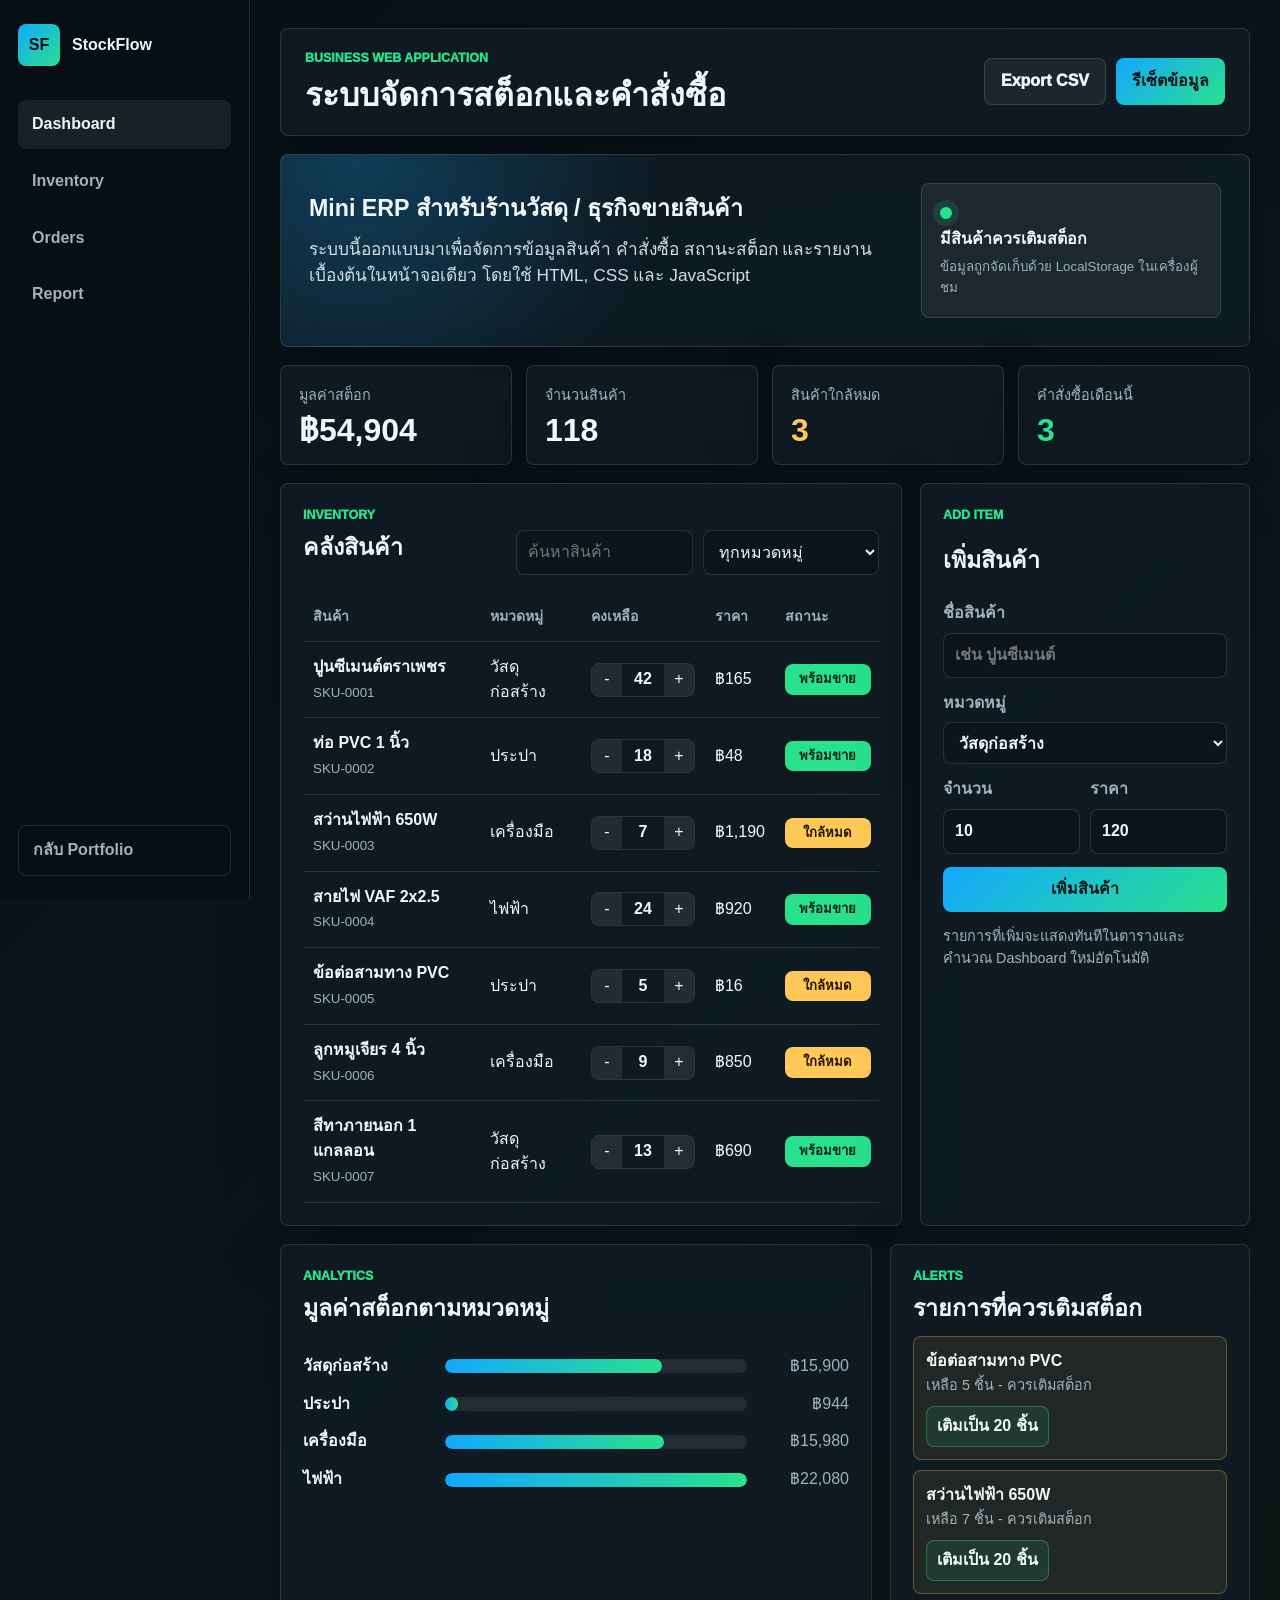
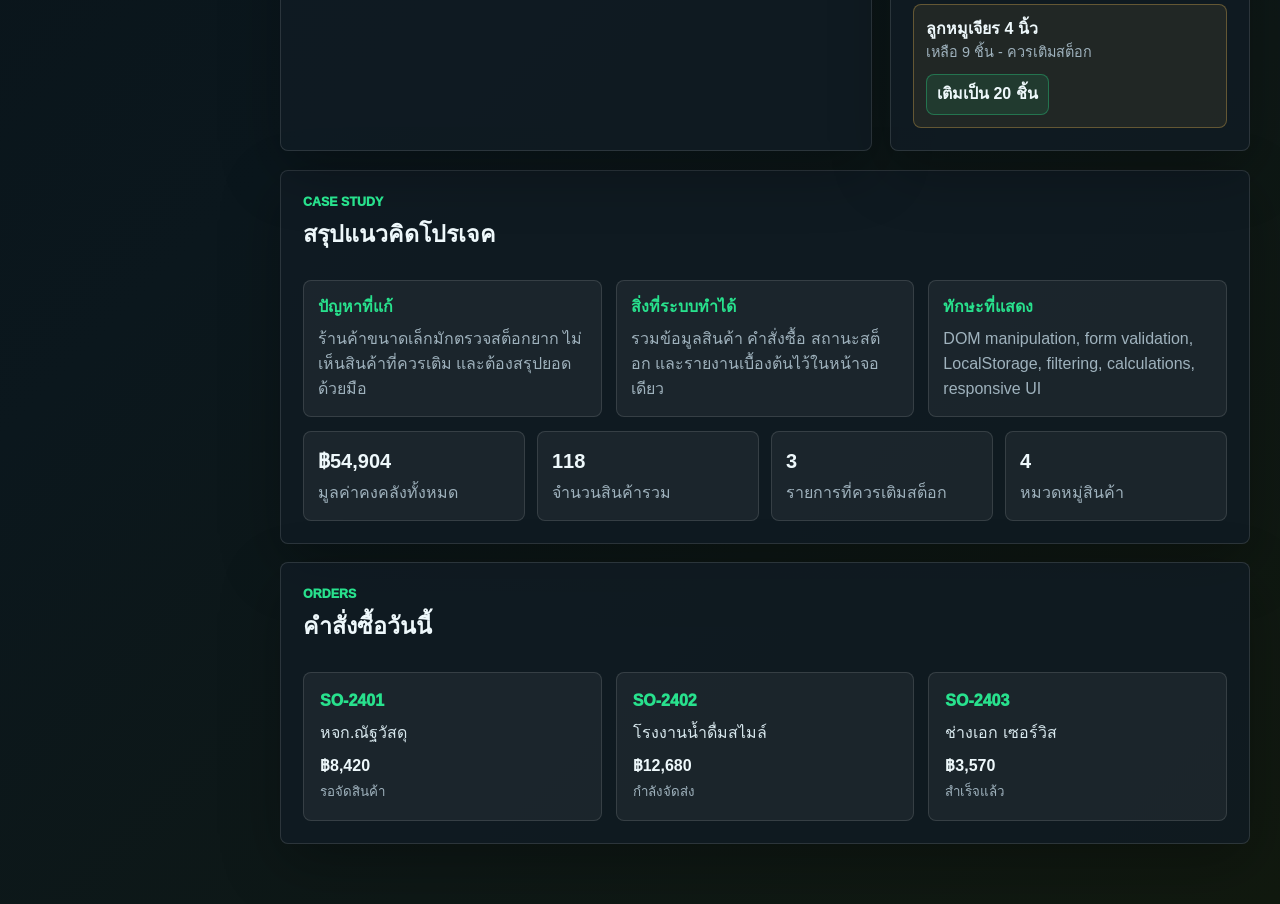
==== stockflow/index.html @ 76dc247f "Add files via upload" ====
﻿<!doctype html>
<html lang="th">
<head>
  <meta charset="utf-8">
  <meta name="viewport" content="width=device-width, initial-scale=1">
  <meta name="description" content="StockFlow Mini ERP ระบบจัดการสต็อกและคำสั่งซื้อสำหรับร้านวัสดุและธุรกิจขายสินค้า">
  <title>StockFlow Mini ERP | Thanaphat Portfolio Project</title>
  <link rel="stylesheet" href="style.css">
</head>
<body>
  <aside class="sidebar" aria-label="Project navigation">
    <a class="brand" href="../index.html#projects-demo">
      <span>SF</span>
      <strong>StockFlow</strong>
    </a>
    <nav>
      <a href="#dashboard" class="active">Dashboard</a>
      <a href="#inventory">Inventory</a>
      <a href="#orders">Orders</a>
      <a href="#report">Report</a>
    </nav>
    <a class="back-link" href="../index.html#projects-demo">กลับ Portfolio</a>
  </aside>

  <main class="app-shell">
    <header class="topbar">
      <div>
        <p class="eyebrow">Business Web Application</p>
        <h1>ระบบจัดการสต็อกและคำสั่งซื้อ</h1>
      </div>
      <div class="top-actions">
        <button class="secondary-btn" id="exportReport" type="button">Export CSV</button>
        <button class="reset-btn" id="resetData" type="button">รีเซ็ตข้อมูล</button>
      </div>
    </header>

    <section class="hero" id="dashboard">
      <div class="hero-copy">
        <h2>Mini ERP สำหรับร้านวัสดุ / ธุรกิจขายสินค้า</h2>
        <p>ระบบนี้ออกแบบมาเพื่อจัดการข้อมูลสินค้า คำสั่งซื้อ สถานะสต็อก และรายงานเบื้องต้นในหน้าจอเดียว โดยใช้ HTML, CSS และ JavaScript</p>
      </div>
      <div class="health-card" aria-label="system health">
        <span class="pulse"></span>
        <strong id="healthText">ระบบพร้อมใช้งาน</strong>
        <small>ข้อมูลถูกจัดเก็บด้วย LocalStorage ในเครื่องผู้ชม</small>
      </div>
    </section>

    <section class="kpi-grid" aria-label="summary cards">
      <article class="kpi-card">
        <span>มูลค่าสต็อก</span>
        <strong id="stockValue">0</strong>
      </article>
      <article class="kpi-card">
        <span>จำนวนสินค้า</span>
        <strong id="totalItems">0</strong>
      </article>
      <article class="kpi-card warning">
        <span>สินค้าใกล้หมด</span>
        <strong id="lowStock">0</strong>
      </article>
      <article class="kpi-card success">
        <span>คำสั่งซื้อเดือนนี้</span>
        <strong id="monthlyOrders">0</strong>
      </article>
    </section>

    <section class="workspace" id="inventory">
      <div class="panel inventory-panel">
        <div class="panel-head">
          <div>
            <p class="eyebrow">Inventory</p>
            <h2>คลังสินค้า</h2>
          </div>
          <div class="filters">
            <input id="searchInput" type="search" placeholder="ค้นหาสินค้า">
            <select id="categoryFilter" aria-label="กรองหมวดหมู่">
              <option value="all">ทุกหมวดหมู่</option>
              <option value="วัสดุก่อสร้าง">วัสดุก่อสร้าง</option>
              <option value="เครื่องมือ">เครื่องมือ</option>
              <option value="ประปา">ประปา</option>
              <option value="ไฟฟ้า">ไฟฟ้า</option>
            </select>
          </div>
        </div>
        <div class="table-wrap">
          <table>
            <thead>
              <tr>
                <th>สินค้า</th>
                <th>หมวดหมู่</th>
                <th>คงเหลือ</th>
                <th>ราคา</th>
                <th>สถานะ</th>
                <th></th>
              </tr>
            </thead>
            <tbody id="inventoryRows"></tbody>
          </table>
        </div>
      </div>

      <form class="panel product-form" id="productForm">
        <p class="eyebrow">Add Item</p>
        <h2>เพิ่มสินค้า</h2>
        <label>ชื่อสินค้า<input id="productName" required minlength="2" placeholder="เช่น ปูนซีเมนต์"></label>
        <label>หมวดหมู่
          <select id="productCategory" required>
            <option value="วัสดุก่อสร้าง">วัสดุก่อสร้าง</option>
            <option value="เครื่องมือ">เครื่องมือ</option>
            <option value="ประปา">ประปา</option>
            <option value="ไฟฟ้า">ไฟฟ้า</option>
          </select>
        </label>
        <div class="form-grid">
          <label>จำนวน<input id="productQty" required type="number" min="0" value="10"></label>
          <label>ราคา<input id="productPrice" required type="number" min="1" value="120"></label>
        </div>
        <button type="submit">เพิ่มสินค้า</button>
        <p class="form-note">รายการที่เพิ่มจะแสดงทันทีในตารางและคำนวณ Dashboard ใหม่อัตโนมัติ</p>
      </form>
    </section>

    <section class="insight-grid">
      <div class="panel chart-panel">
        <div class="panel-head simple">
          <div>
            <p class="eyebrow">Analytics</p>
            <h2>มูลค่าสต็อกตามหมวดหมู่</h2>
          </div>
        </div>
        <div id="chartBars" class="chart-bars"></div>
      </div>
      <div class="panel alert-panel">
        <p class="eyebrow">Alerts</p>
        <h2>รายการที่ควรเติมสต็อก</h2>
        <div id="alertList" class="alert-list"></div>
      </div>
    </section>

        <div class="anchor-point" id="about" aria-hidden="true"></div>
    <section class="panel report-panel" id="report">
      <div class="panel-head simple">
        <div>
          <p class="eyebrow">Case Study</p>
          <h2>สรุปแนวคิดโปรเจค</h2>
        </div>
      </div>
      <div class="case-grid">
        <article>
          <strong>ปัญหาที่แก้</strong>
          <p>ร้านค้าขนาดเล็กมักตรวจสต็อกยาก ไม่เห็นสินค้าที่ควรเติม และต้องสรุปยอดด้วยมือ</p>
        </article>
        <article>
          <strong>สิ่งที่ระบบทำได้</strong>
          <p>รวมข้อมูลสินค้า คำสั่งซื้อ สถานะสต็อก และรายงานเบื้องต้นไว้ในหน้าจอเดียว</p>
        </article>
        <article>
          <strong>ทักษะที่แสดง</strong>
          <p>DOM manipulation, form validation, LocalStorage, filtering, calculations, responsive UI</p>
        </article>
      </div>
      <div class="metric-list" id="reportSummary"></div>
    </section>

    <section class="panel orders" id="orders">
      <div class="panel-head simple">
        <div>
          <p class="eyebrow">Orders</p>
          <h2>คำสั่งซื้อวันนี้</h2>
        </div>
      </div>
      <div class="order-board" id="orderBoard"></div>
    </section>
  </main>

  <script src="app.js"></script>
</body>
</html>
---- stockflow/style.css ----
﻿:root {
  --bg: #091116;
  --panel: #101c24;
  --panel-2: #142630;
  --text: #eef8fb;
  --muted: #9fb2bd;
  --line: rgba(255, 255, 255, 0.12);
  --accent: #13a8ff;
  --green: #28e18d;
  --yellow: #ffc857;
  --red: #ff6b6b;
  --shadow: 0 20px 60px rgba(0, 0, 0, 0.28);
}

* { box-sizing: border-box; }
html { scroll-behavior: smooth; }
body {
  margin: 0;
  min-height: 100vh;
  color: var(--text);
  font-family: "Segoe UI", Tahoma, sans-serif;
  background: linear-gradient(135deg, #071016, #0b171d 54%, #11190f);
  line-height: 1.55;
}
a { color: inherit; text-decoration: none; }
button, input, select { font: inherit; }
button { cursor: pointer; }

.sidebar {
  position: fixed;
  inset: 0 auto 0 0;
  width: 250px;
  padding: 24px 18px;
  display: flex;
  flex-direction: column;
  border-right: 1px solid var(--line);
  background: rgba(8, 16, 22, 0.92);
  backdrop-filter: blur(14px);
}
.brand { display: flex; align-items: center; gap: 12px; margin-bottom: 34px; font-weight: 900; }
.brand span {
  width: 42px;
  height: 42px;
  display: grid;
  place-items: center;
  border-radius: 8px;
  color: #071116;
  background: linear-gradient(135deg, var(--accent), var(--green));
}
.sidebar nav { display: grid; gap: 8px; }
.sidebar nav a, .back-link {
  padding: 12px 14px;
  border-radius: 8px;
  color: var(--muted);
  font-weight: 800;
}
.sidebar nav a.active, .sidebar nav a:hover, .back-link:hover { color: var(--text); background: rgba(255,255,255,0.07); }
.back-link { margin-top: auto; border: 1px solid var(--line); }

.app-shell { width: min(1180px, calc(100% - 310px)); margin-left: 280px; padding: 28px 0 60px; }
.topbar, .hero, .panel, .kpi-card {
  border: 1px solid var(--line);
  border-radius: 8px;
  background: rgba(16, 28, 36, 0.82);
  box-shadow: var(--shadow);
}
.topbar {
  min-height: 96px;
  padding: 20px 24px;
  display: flex;
  align-items: center;
  justify-content: space-between;
  gap: 16px;
}
.eyebrow { margin: 0 0 8px; color: var(--green); font-size: 0.78rem; font-weight: 950; text-transform: uppercase; }
h1, h2, p { margin-top: 0; }
h1 { margin-bottom: 0; font-size: 2rem; line-height: 1.2; }
h2 { margin-bottom: 12px; font-size: 1.45rem; line-height: 1.28; }
.top-actions { display: flex; flex-wrap: wrap; gap: 10px; justify-content: flex-end; }
.reset-btn, .secondary-btn, .product-form button {
  min-height: 44px;
  padding: 10px 16px;
  border: 0;
  border-radius: 8px;
  color: #061116;
  background: linear-gradient(135deg, var(--accent), var(--green));
  font-weight: 950;
}
.secondary-btn { color: var(--text); border: 1px solid var(--line); background: rgba(255,255,255,0.06); }
.hero {
  margin-top: 18px;
  padding: 28px;
  display: grid;
  grid-template-columns: 1fr 300px;
  gap: 22px;
  align-items: center;
  background: radial-gradient(circle at 8% 0%, rgba(19, 168, 255, 0.25), transparent 34%), rgba(16, 28, 36, 0.84);
}
.hero-copy p { max-width: 760px; color: #cfdee5; font-size: 1.08rem; }
.health-card {
  padding: 18px;
  border: 1px solid var(--line);
  border-radius: 8px;
  background: rgba(255,255,255,0.06);
}
.health-card strong, .health-card small { display: block; }
.health-card small { margin-top: 6px; color: var(--muted); }
.pulse { display: inline-block; width: 12px; height: 12px; margin-right: 8px; border-radius: 50%; background: var(--green); box-shadow: 0 0 0 7px rgba(40, 225, 141, 0.14); }

.kpi-grid { display: grid; grid-template-columns: repeat(4, 1fr); gap: 14px; margin: 18px 0; }
.kpi-card { padding: 18px; }
.kpi-card span { display: block; color: var(--muted); font-size: 0.9rem; }
.kpi-card strong { display: block; margin-top: 8px; font-size: 2rem; line-height: 1; }
.kpi-card.warning strong { color: var(--yellow); }
.kpi-card.success strong { color: var(--green); }

.workspace { display: grid; grid-template-columns: minmax(0, 1fr) 330px; gap: 18px; }
.panel { min-width: 0; padding: 22px; }
.panel-head { display: flex; justify-content: space-between; gap: 18px; align-items: end; margin-bottom: 18px; }
.panel-head.simple { align-items: start; }
.filters { display: flex; gap: 10px; }
input, select {
  min-height: 42px;
  width: 100%;
  padding: 9px 11px;
  color: var(--text);
  border: 1px solid var(--line);
  border-radius: 8px;
  background: #0b151b;
}
.table-wrap { max-width: 100%; overflow-x: auto; }
table { width: 100%; border-collapse: collapse; min-width: 640px; }
th, td { padding: 13px 10px; border-bottom: 1px solid var(--line); text-align: left; }
th { color: var(--muted); font-size: 0.88rem; }
td strong { display: block; }
td small { color: var(--muted); }
.status-pill { display: inline-flex; min-width: 86px; justify-content: center; padding: 5px 8px; border-radius: 8px; font-size: 0.82rem; font-weight: 900; }
.status-ok { color: #062214; background: var(--green); }
.status-low { color: #211600; background: var(--yellow); }
.qty-control { display: inline-grid; grid-template-columns: 30px 42px 30px; align-items: center; border: 1px solid var(--line); border-radius: 8px; overflow: hidden; }
.qty-control button { min-height: 32px; border: 0; color: var(--text); background: rgba(255,255,255,0.08); }
.qty-control span { text-align: center; font-weight: 900; }
.delete-btn { border: 1px solid rgba(255, 107, 107, 0.45); color: #ffd4d4; background: rgba(255, 107, 107, 0.08); border-radius: 8px; padding: 7px 10px; }
.restock-btn { margin-top: 10px; border: 1px solid rgba(40,225,141,0.35); color: var(--text); background: rgba(40,225,141,0.1); border-radius: 8px; padding: 7px 10px; font-weight: 900; }
.product-form { display: grid; gap: 13px; align-content: start; }
.product-form label { display: grid; gap: 7px; color: var(--muted); font-weight: 800; }
.form-grid { display: grid; grid-template-columns: 1fr 1fr; gap: 10px; }
.form-note { color: var(--muted); font-size: 0.9rem; }

.insight-grid { display: grid; grid-template-columns: minmax(0, 1fr) 360px; gap: 18px; margin-top: 18px; }
.chart-bars { display: grid; gap: 13px; }
.chart-row { display: grid; grid-template-columns: 130px 1fr 90px; align-items: center; gap: 12px; }
.chart-track { height: 14px; overflow: hidden; border-radius: 8px; background: rgba(255,255,255,0.08); }
.chart-fill { height: 100%; border-radius: 8px; background: linear-gradient(90deg, var(--accent), var(--green)); }
.chart-value { color: var(--muted); text-align: right; }
.alert-list { display: grid; gap: 10px; }
.alert-item { padding: 12px; border: 1px solid rgba(255,200,87,0.3); border-radius: 8px; background: rgba(255,200,87,0.08); }
.alert-item strong, .alert-item span { display: block; }
.alert-item span { color: var(--muted); font-size: 0.9rem; }
.empty-state { color: var(--muted); padding: 12px; border: 1px dashed var(--line); border-radius: 8px; }
.anchor-point { display: block; height: 1px; scroll-margin-top: 18px; }
.report-panel { margin-top: 18px; }
.case-grid { display: grid; grid-template-columns: repeat(3, 1fr); gap: 14px; }
.case-grid article, .metric-list span { padding: 14px; border: 1px solid var(--line); border-radius: 8px; background: rgba(255,255,255,0.05); }
.case-grid strong, .metric-list strong { display: block; color: var(--green); }
.case-grid p { margin: 8px 0 0; color: var(--muted); }
.metric-list { display: grid; grid-template-columns: repeat(4, 1fr); gap: 12px; margin-top: 14px; color: var(--muted); }
.metric-list strong { margin-bottom: 4px; font-size: 1.25rem; color: var(--text); }
.orders { margin-top: 18px; }
.order-board { display: grid; grid-template-columns: repeat(3, 1fr); gap: 14px; }
.order-card { padding: 16px; border: 1px solid var(--line); border-radius: 8px; background: rgba(255,255,255,0.05); }
.order-card span { color: var(--green); font-weight: 950; }
.order-card p { margin: 8px 0; color: #d8e8ee; }
.order-card small { color: var(--muted); }
.about-project { margin-top: 18px; }
.about-grid { display: grid; grid-template-columns: 1fr 1fr; gap: 18px; color: #d5e4ea; }
.about-grid ul { margin: 0; padding-left: 20px; color: var(--muted); }

@media (max-width: 1050px) {
  .sidebar { position: static; width: auto; min-height: auto; flex-direction: row; align-items: center; gap: 14px; overflow-x: auto; }
  .brand { margin-bottom: 0; }
  .sidebar nav { display: flex; }
  .back-link { margin-top: 0; white-space: nowrap; }
  .app-shell { width: min(100% - 32px, 1180px); margin: 0 auto; padding-top: 18px; }
  .hero, .workspace, .insight-grid, .about-grid, .case-grid { grid-template-columns: 1fr; }
  .kpi-grid, .metric-list { grid-template-columns: repeat(2, 1fr); }
}

@media (max-width: 620px) {
  .sidebar { padding: 14px; }
  .sidebar nav a, .back-link { padding: 9px 10px; }
  .brand strong { display: none; }
  .topbar { align-items: stretch; flex-direction: column; }
  .top-actions { justify-content: stretch; }
  .top-actions button { flex: 1; }
  h1 { font-size: 1.55rem; }
  .hero { padding: 20px; }
  .kpi-grid, .order-board, .metric-list { grid-template-columns: 1fr; }
  .panel-head { align-items: stretch; flex-direction: column; }
  .filters, .form-grid { grid-template-columns: 1fr; flex-direction: column; }
  .chart-row { grid-template-columns: 1fr; gap: 6px; }
  .chart-value { text-align: left; }
}
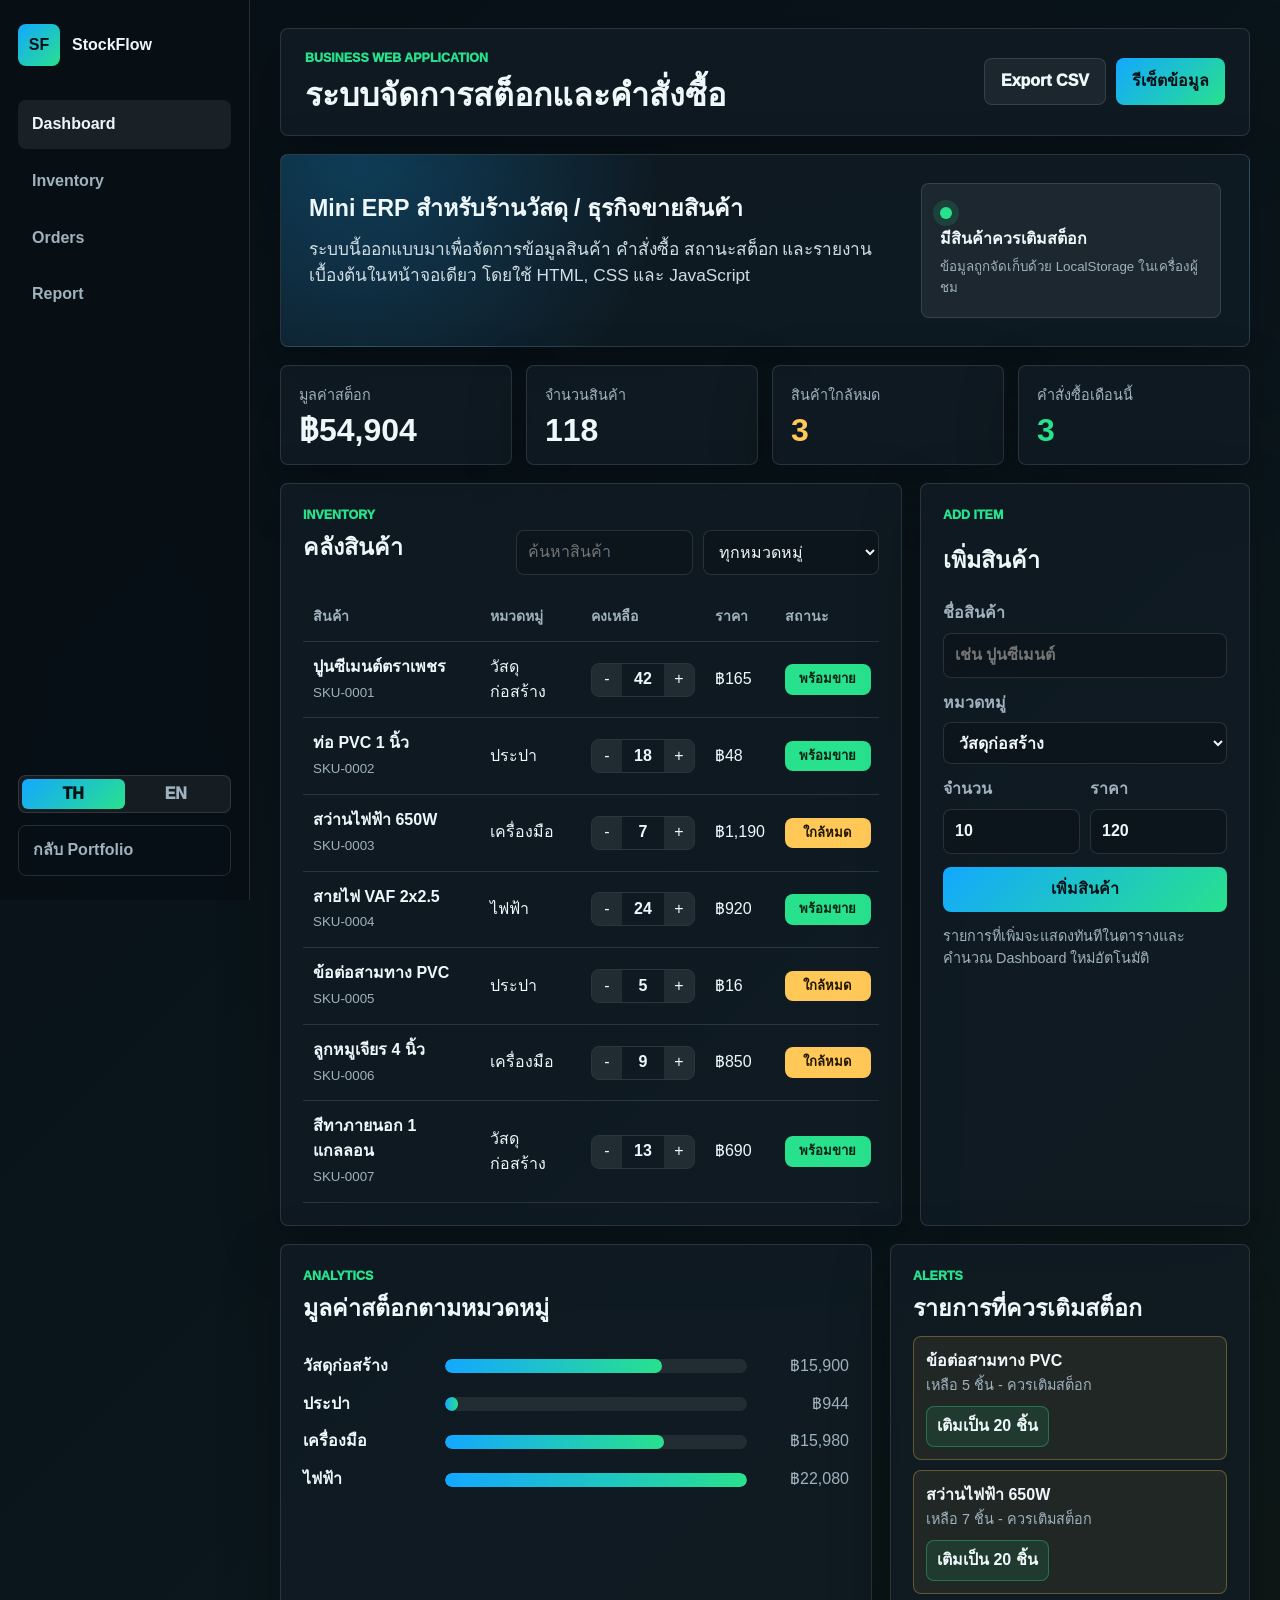
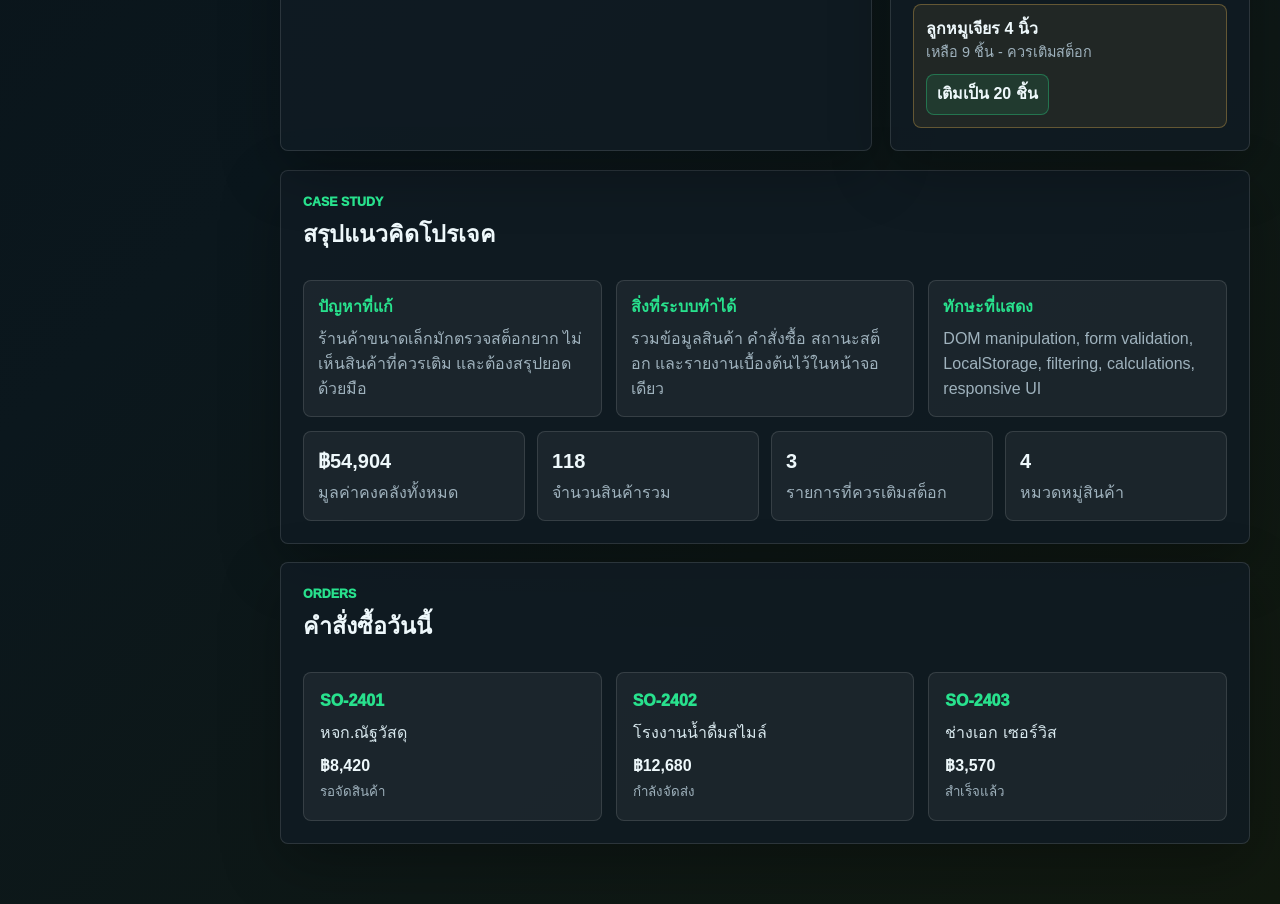
==== commit 8ea8944b: "Update resume-en Update resume website with Thai and English language switch" ====
--- a/stockflow/index.html
+++ b/stockflow/index.html
@@ -1,4 +1,4 @@
-﻿<!doctype html>
+<!doctype html>
 <html lang="th">
 <head>
   <meta charset="utf-8">
@@ -8,59 +8,63 @@
   <link rel="stylesheet" href="style.css">
 </head>
 <body>
-  <aside class="sidebar" aria-label="Project navigation">
+  <aside class="sidebar" aria-label="Project navigation" data-i18n-aria-label="sidebar.label">
     <a class="brand" href="../index.html#projects-demo">
       <span>SF</span>
       <strong>StockFlow</strong>
     </a>
     <nav>
-      <a href="#dashboard" class="active">Dashboard</a>
-      <a href="#inventory">Inventory</a>
-      <a href="#orders">Orders</a>
-      <a href="#report">Report</a>
+      <a href="#dashboard" class="active" data-i18n="sidebar.dashboard">Dashboard</a>
+      <a href="#inventory" data-i18n="sidebar.inventory">Inventory</a>
+      <a href="#orders" data-i18n="sidebar.orders">Orders</a>
+      <a href="#report" data-i18n="sidebar.report">Report</a>
     </nav>
-    <a class="back-link" href="../index.html#projects-demo">กลับ Portfolio</a>
+    <div class="language-switch" role="group" aria-label="เลือกภาษา" data-i18n-aria-label="language.switchLabel">
+      <button class="lang-button is-active" type="button" data-lang="th" aria-pressed="true">TH</button>
+      <button class="lang-button" type="button" data-lang="en" aria-pressed="false">EN</button>
+    </div>
+    <a class="back-link" href="../index.html#projects-demo" data-i18n="sidebar.back">กลับ Portfolio</a>
   </aside>
 
   <main class="app-shell">
     <header class="topbar">
       <div>
-        <p class="eyebrow">Business Web Application</p>
-        <h1>ระบบจัดการสต็อกและคำสั่งซื้อ</h1>
+        <p class="eyebrow" data-i18n="top.eyebrow">Business Web Application</p>
+        <h1 data-i18n="top.title">ระบบจัดการสต็อกและคำสั่งซื้อ</h1>
       </div>
-      <div class="top-actions">
-        <button class="secondary-btn" id="exportReport" type="button">Export CSV</button>
-        <button class="reset-btn" id="resetData" type="button">รีเซ็ตข้อมูล</button>
+      <div class="top-actions">
+        <button class="secondary-btn" id="exportReport" type="button" data-i18n="top.export">Export CSV</button>
+        <button class="reset-btn" id="resetData" type="button" data-i18n="top.reset">รีเซ็ตข้อมูล</button>
       </div>
     </header>
 
     <section class="hero" id="dashboard">
       <div class="hero-copy">
-        <h2>Mini ERP สำหรับร้านวัสดุ / ธุรกิจขายสินค้า</h2>
-        <p>ระบบนี้ออกแบบมาเพื่อจัดการข้อมูลสินค้า คำสั่งซื้อ สถานะสต็อก และรายงานเบื้องต้นในหน้าจอเดียว โดยใช้ HTML, CSS และ JavaScript</p>
+        <h2 data-i18n="hero.title">Mini ERP สำหรับร้านวัสดุ / ธุรกิจขายสินค้า</h2>
+        <p data-i18n="hero.body">ระบบนี้ออกแบบมาเพื่อจัดการข้อมูลสินค้า คำสั่งซื้อ สถานะสต็อก และรายงานเบื้องต้นในหน้าจอเดียว โดยใช้ HTML, CSS และ JavaScript</p>
       </div>
-      <div class="health-card" aria-label="system health">
+      <div class="health-card" aria-label="system health" data-i18n-aria-label="hero.healthLabel">
         <span class="pulse"></span>
         <strong id="healthText">ระบบพร้อมใช้งาน</strong>
-        <small>ข้อมูลถูกจัดเก็บด้วย LocalStorage ในเครื่องผู้ชม</small>
+        <small data-i18n="hero.storageNote">ข้อมูลถูกจัดเก็บด้วย LocalStorage ในเครื่องผู้ชม</small>
       </div>
     </section>
 
-    <section class="kpi-grid" aria-label="summary cards">
+    <section class="kpi-grid" aria-label="summary cards" data-i18n-aria-label="kpi.label">
       <article class="kpi-card">
-        <span>มูลค่าสต็อก</span>
+        <span data-i18n="kpi.stockValue">มูลค่าสต็อก</span>
         <strong id="stockValue">0</strong>
       </article>
       <article class="kpi-card">
-        <span>จำนวนสินค้า</span>
+        <span data-i18n="kpi.totalItems">จำนวนสินค้า</span>
         <strong id="totalItems">0</strong>
       </article>
       <article class="kpi-card warning">
-        <span>สินค้าใกล้หมด</span>
+        <span data-i18n="kpi.lowStock">สินค้าใกล้หมด</span>
         <strong id="lowStock">0</strong>
       </article>
       <article class="kpi-card success">
-        <span>คำสั่งซื้อเดือนนี้</span>
+        <span data-i18n="kpi.monthlyOrders">คำสั่งซื้อเดือนนี้</span>
         <strong id="monthlyOrders">0</strong>
       </article>
     </section>
@@ -69,17 +73,17 @@
       <div class="panel inventory-panel">
         <div class="panel-head">
           <div>
-            <p class="eyebrow">Inventory</p>
-            <h2>คลังสินค้า</h2>
+            <p class="eyebrow" data-i18n="inventory.eyebrow">Inventory</p>
+            <h2 data-i18n="inventory.title">คลังสินค้า</h2>
           </div>
           <div class="filters">
-            <input id="searchInput" type="search" placeholder="ค้นหาสินค้า">
-            <select id="categoryFilter" aria-label="กรองหมวดหมู่">
-              <option value="all">ทุกหมวดหมู่</option>
-              <option value="วัสดุก่อสร้าง">วัสดุก่อสร้าง</option>
-              <option value="เครื่องมือ">เครื่องมือ</option>
-              <option value="ประปา">ประปา</option>
-              <option value="ไฟฟ้า">ไฟฟ้า</option>
+            <input id="searchInput" type="search" placeholder="ค้นหาสินค้า" data-i18n-placeholder="inventory.search">
+            <select id="categoryFilter" aria-label="กรองหมวดหมู่" data-i18n-aria-label="inventory.categoryFilter">
+              <option value="all" data-i18n="category.all">ทุกหมวดหมู่</option>
+              <option value="วัสดุก่อสร้าง" data-i18n="category.materials">วัสดุก่อสร้าง</option>
+              <option value="เครื่องมือ" data-i18n="category.tools">เครื่องมือ</option>
+              <option value="ประปา" data-i18n="category.plumbing">ประปา</option>
+              <option value="ไฟฟ้า" data-i18n="category.electrical">ไฟฟ้า</option>
             </select>
           </div>
         </div>
@@ -87,11 +91,11 @@
           <table>
             <thead>
               <tr>
-                <th>สินค้า</th>
-                <th>หมวดหมู่</th>
-                <th>คงเหลือ</th>
-                <th>ราคา</th>
-                <th>สถานะ</th>
+                <th data-i18n="table.product">สินค้า</th>
+                <th data-i18n="table.category">หมวดหมู่</th>
+                <th data-i18n="table.qty">คงเหลือ</th>
+                <th data-i18n="table.price">ราคา</th>
+                <th data-i18n="table.status">สถานะ</th>
                 <th></th>
               </tr>
             </thead>
@@ -101,23 +105,23 @@
       </div>
 
       <form class="panel product-form" id="productForm">
-        <p class="eyebrow">Add Item</p>
-        <h2>เพิ่มสินค้า</h2>
-        <label>ชื่อสินค้า<input id="productName" required minlength="2" placeholder="เช่น ปูนซีเมนต์"></label>
-        <label>หมวดหมู่
+        <p class="eyebrow" data-i18n="form.eyebrow">Add Item</p>
+        <h2 data-i18n="form.title">เพิ่มสินค้า</h2>
+        <label><span data-i18n="form.nameLabel">ชื่อสินค้า</span><input id="productName" required minlength="2" placeholder="เช่น ปูนซีเมนต์" data-i18n-placeholder="form.namePlaceholder"></label>
+        <label><span data-i18n="form.categoryLabel">หมวดหมู่</span>
           <select id="productCategory" required>
-            <option value="วัสดุก่อสร้าง">วัสดุก่อสร้าง</option>
-            <option value="เครื่องมือ">เครื่องมือ</option>
-            <option value="ประปา">ประปา</option>
-            <option value="ไฟฟ้า">ไฟฟ้า</option>
+            <option value="วัสดุก่อสร้าง" data-i18n="category.materials">วัสดุก่อสร้าง</option>
+            <option value="เครื่องมือ" data-i18n="category.tools">เครื่องมือ</option>
+            <option value="ประปา" data-i18n="category.plumbing">ประปา</option>
+            <option value="ไฟฟ้า" data-i18n="category.electrical">ไฟฟ้า</option>
           </select>
         </label>
         <div class="form-grid">
-          <label>จำนวน<input id="productQty" required type="number" min="0" value="10"></label>
-          <label>ราคา<input id="productPrice" required type="number" min="1" value="120"></label>
+          <label><span data-i18n="form.qtyLabel">จำนวน</span><input id="productQty" required type="number" min="0" value="10"></label>
+          <label><span data-i18n="form.priceLabel">ราคา</span><input id="productPrice" required type="number" min="1" value="120"></label>
         </div>
-        <button type="submit">เพิ่มสินค้า</button>
-        <p class="form-note">รายการที่เพิ่มจะแสดงทันทีในตารางและคำนวณ Dashboard ใหม่อัตโนมัติ</p>
+        <button type="submit" data-i18n="form.submit">เพิ่มสินค้า</button>
+        <p class="form-note" data-i18n="form.note">รายการที่เพิ่มจะแสดงทันทีในตารางและคำนวณ Dashboard ใหม่อัตโนมัติ</p>
       </form>
     </section>
 
@@ -125,39 +129,39 @@
       <div class="panel chart-panel">
         <div class="panel-head simple">
           <div>
-            <p class="eyebrow">Analytics</p>
-            <h2>มูลค่าสต็อกตามหมวดหมู่</h2>
+            <p class="eyebrow" data-i18n="analytics.eyebrow">Analytics</p>
+            <h2 data-i18n="analytics.title">มูลค่าสต็อกตามหมวดหมู่</h2>
           </div>
         </div>
         <div id="chartBars" class="chart-bars"></div>
       </div>
       <div class="panel alert-panel">
-        <p class="eyebrow">Alerts</p>
-        <h2>รายการที่ควรเติมสต็อก</h2>
+        <p class="eyebrow" data-i18n="alerts.eyebrow">Alerts</p>
+        <h2 data-i18n="alerts.title">รายการที่ควรเติมสต็อก</h2>
         <div id="alertList" class="alert-list"></div>
       </div>
     </section>
 
-        <div class="anchor-point" id="about" aria-hidden="true"></div>
+    <div class="anchor-point" id="about" aria-hidden="true"></div>
     <section class="panel report-panel" id="report">
       <div class="panel-head simple">
         <div>
-          <p class="eyebrow">Case Study</p>
-          <h2>สรุปแนวคิดโปรเจค</h2>
+          <p class="eyebrow" data-i18n="case.eyebrow">Case Study</p>
+          <h2 data-i18n="case.title">สรุปแนวคิดโปรเจค</h2>
         </div>
       </div>
       <div class="case-grid">
         <article>
-          <strong>ปัญหาที่แก้</strong>
-          <p>ร้านค้าขนาดเล็กมักตรวจสต็อกยาก ไม่เห็นสินค้าที่ควรเติม และต้องสรุปยอดด้วยมือ</p>
+          <strong data-i18n="case.problemTitle">ปัญหาที่แก้</strong>
+          <p data-i18n="case.problemBody">ร้านค้าขนาดเล็กมักตรวจสต็อกยาก ไม่เห็นสินค้าที่ควรเติม และต้องสรุปยอดด้วยมือ</p>
         </article>
         <article>
-          <strong>สิ่งที่ระบบทำได้</strong>
-          <p>รวมข้อมูลสินค้า คำสั่งซื้อ สถานะสต็อก และรายงานเบื้องต้นไว้ในหน้าจอเดียว</p>
+          <strong data-i18n="case.solutionTitle">สิ่งที่ระบบทำได้</strong>
+          <p data-i18n="case.solutionBody">รวมข้อมูลสินค้า คำสั่งซื้อ สถานะสต็อก และรายงานเบื้องต้นไว้ในหน้าจอเดียว</p>
         </article>
         <article>
-          <strong>ทักษะที่แสดง</strong>
-          <p>DOM manipulation, form validation, LocalStorage, filtering, calculations, responsive UI</p>
+          <strong data-i18n="case.skillsTitle">ทักษะที่แสดง</strong>
+          <p data-i18n="case.skillsBody">DOM manipulation, form validation, LocalStorage, filtering, calculations, responsive UI</p>
         </article>
       </div>
       <div class="metric-list" id="reportSummary"></div>
@@ -166,8 +170,8 @@
     <section class="panel orders" id="orders">
       <div class="panel-head simple">
         <div>
-          <p class="eyebrow">Orders</p>
-          <h2>คำสั่งซื้อวันนี้</h2>
+          <p class="eyebrow" data-i18n="orders.eyebrow">Orders</p>
+          <h2 data-i18n="orders.title">คำสั่งซื้อวันนี้</h2>
         </div>
       </div>
       <div class="order-board" id="orderBoard"></div>
@@ -177,8 +181,3 @@
   <script src="app.js"></script>
 </body>
 </html>
-
-
-
-
-
--- a/stockflow/style.css
+++ b/stockflow/style.css
@@ -55,7 +55,29 @@
   font-weight: 800;
 }
 .sidebar nav a.active, .sidebar nav a:hover, .back-link:hover { color: var(--text); background: rgba(255,255,255,0.07); }
-.back-link { margin-top: auto; border: 1px solid var(--line); }
+.language-switch {
+  display: inline-grid;
+  grid-template-columns: repeat(2, minmax(42px, 1fr));
+  min-height: 38px;
+  padding: 3px;
+  border: 1px solid var(--line);
+  border-radius: 8px;
+  background: rgba(255,255,255,0.06);
+}
+.sidebar .language-switch { width: 100%; margin-top: auto; }
+.lang-button {
+  min-width: 42px;
+  min-height: 30px;
+  border: 0;
+  border-radius: 6px;
+  color: var(--muted);
+  background: transparent;
+  font-weight: 950;
+  letter-spacing: 0;
+}
+.lang-button:hover, .lang-button:focus-visible { color: var(--text); outline: none; }
+.lang-button.is-active { color: #061116; background: linear-gradient(135deg, var(--accent), var(--green)); }
+.back-link { margin-top: 12px; border: 1px solid var(--line); }
 
 .app-shell { width: min(1180px, calc(100% - 310px)); margin-left: 280px; padding: 28px 0 60px; }
 .topbar, .hero, .panel, .kpi-card {
@@ -180,6 +202,7 @@
   .sidebar { position: static; width: auto; min-height: auto; flex-direction: row; align-items: center; gap: 14px; overflow-x: auto; }
   .brand { margin-bottom: 0; }
   .sidebar nav { display: flex; }
+  .sidebar .language-switch { width: auto; margin-top: 0; flex: 0 0 auto; }
   .back-link { margin-top: 0; white-space: nowrap; }
   .app-shell { width: min(100% - 32px, 1180px); margin: 0 auto; padding-top: 18px; }
   .hero, .workspace, .insight-grid, .about-grid, .case-grid { grid-template-columns: 1fr; }
